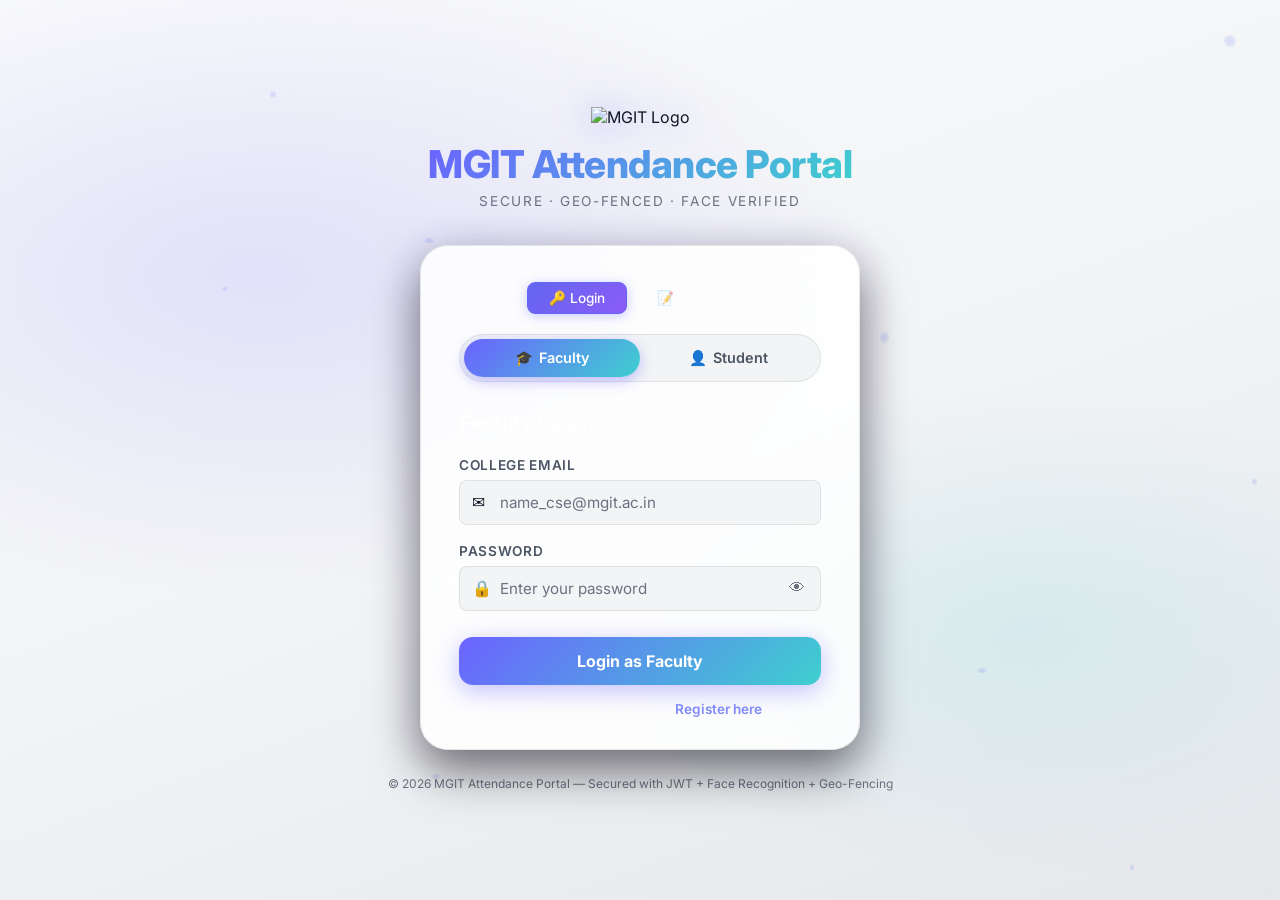
==== frontend/faculty-dashboard.html @ 2088acaa "Add files via upload" ====
<!DOCTYPE html>
<html lang="en">
<head>
  <meta charset="UTF-8"/>
  <meta name="viewport" content="width=device-width, initial-scale=1.0"/>
  <title>Faculty Dashboard — GeoAttend</title>
  <meta name="description" content="Faculty control panel for Geo-Fenced Attendance System"/>
  <link rel="preconnect" href="https://fonts.googleapis.com"/>
  <link href="https://fonts.googleapis.com/css2?family=Inter:wght@300;400;500;600;700;800&display=swap" rel="stylesheet"/>
  <!-- Leaflet for geo-fence map -->
  <link rel="stylesheet" href="https://unpkg.com/leaflet@1.9.4/dist/leaflet.css"/>
  <link rel="stylesheet" href="css/style.css"/>
  <link rel="stylesheet" href="css/faculty.css"/>
</head>
<body class="dash-body">

<!-- ═══════════════════════ SIDEBAR ═══════════════════════ -->
<aside class="sidebar">
  <div class="sidebar-logo">
    <div class="sidebar-logo-icon">📍</div>
    <div>
      <div class="sidebar-logo-text">GeoAttend</div>
      <div class="sidebar-logo-sub">Faculty Portal</div>
    </div>
  </div>

  <nav class="sidebar-nav">
    <div class="nav-section-label">Main</div>
    <button class="nav-item active" id="nav-overview" onclick="showSection('overview')">
      <span class="nav-icon">🏠</span> Overview
    </button>
    <button class="nav-item" id="nav-live" onclick="showSection('live')" style="display:none">
      <span class="nav-icon"><span class="live-dot"></span></span> Live Attendance
    </button>

    <div class="nav-section-label">Sessions</div>
    <button class="nav-item" id="nav-start" onclick="showSection('start')">
      <span class="nav-icon">▶</span> Start Session
    </button>
    <button class="nav-item" id="nav-reports" onclick="showSection('reports')">
      <span class="nav-icon">📊</span> Reports
    </button>

    <div class="nav-section-label">Management</div>
    <button class="nav-item" id="nav-subjects" onclick="showSection('subjects')">
      <span class="nav-icon">📚</span> Subjects
    </button>
    <button class="nav-item" id="nav-students" onclick="showSection('students')">
      <span class="nav-icon">👥</span> Students
    </button>
  </nav>

  <div class="sidebar-footer">
    <div class="faculty-chip">
      <div class="faculty-avatar" id="facultyInitials">FA</div>
      <div class="faculty-info">
        <strong id="sidebarFacultyName">Faculty</strong>
        <span id="sidebarFacultyDept">Department</span>
      </div>
    </div>
    <button class="btn btn-outline w-full btn-sm" onclick="logout()">🚪 Logout</button>
  </div>
</aside>

<!-- ═══════════════════════ MAIN ═══════════════════════════ -->
<div class="main-content">

  <!-- Top bar -->
  <header class="topbar">
    <div class="topbar-left">
      <div>
        <div class="topbar-title" id="facultyName">Faculty Dashboard</div>
        <div class="topbar-subtitle" id="currentDateTime"></div>
      </div>
    </div>
    <div class="topbar-right">
      <div id="activeSessionBanner" class="active-session-banner" style="display:none">
        <div class="session-info">
          <strong>🟢 Active: <span id="bannerSubject">—</span></strong>
          <span>Started <span id="bannerStartTime">—</span> · Radius <span id="bannerRadius">—</span></span>
        </div>
        <button class="btn btn-danger btn-sm" onclick="stopSession()">⏹ Stop Session</button>
      </div>
    </div>
  </header>

  <!-- ─── OVERVIEW ─── -->
  <section class="page-section active" id="sec-overview">
    <div class="stats-row">
      <div class="stat-card primary">
        <span class="stat-icon">📅</span>
        <div class="stat-value" id="statTotalSessions">—</div>
        <div class="stat-label">Total Sessions</div>
      </div>
      <div class="stat-card success">
        <span class="stat-icon">🟢</span>
        <div class="stat-value" id="statActiveSessions">—</div>
        <div class="stat-label">Active Now</div>
      </div>
      <div class="stat-card accent">
        <span class="stat-icon">📚</span>
        <div class="stat-value" id="statTotalSubjects">—</div>
        <div class="stat-label">Subjects</div>
      </div>
      <div class="stat-card danger">
        <span class="stat-icon">✅</span>
        <div class="stat-value" id="statTotalPresent">—</div>
        <div class="stat-label">Total Present</div>
      </div>
    </div>

    <div class="card">
      <div class="card-header">
        <span class="card-title">📋 Recent Sessions</span>
        <button class="btn btn-outline btn-sm" onclick="showSection('reports')">View All</button>
      </div>
      <div class="table-wrap">
        <table>
          <thead>
            <tr>
              <th>Subject</th><th>Date</th><th>Attendance</th><th>Status</th><th>Action</th>
            </tr>
          </thead>
          <tbody id="recentSessionsBody">
            <tr><td colspan="5" class="text-center text-muted" style="padding:24px">Loading…</td></tr>
          </tbody>
        </table>
      </div>
    </div>
  </section>

  <!-- ─── START SESSION ─── -->
  <section class="page-section" id="sec-start">
    <div class="session-panel">
      <div class="session-panel-header">
        <div>
          <h2>▶ Start Attendance Session</h2>
          <p style="margin-top:4px;font-size:0.85rem;color:var(--text-muted)">
            Set the geo-fence boundary then start the session for your class.
          </p>
        </div>
      </div>
      <div class="session-panel-body">
        <form onsubmit="startSession(event)">
          <div class="form-row">
            <div class="form-group">
              <label>Subject</label>
              <select class="form-control" id="sessionSubjectSelect" required>
                <option value="">— Select Subject —</option>
              </select>
            </div>
            <div class="form-group">
              <label>Time Window</label>
              <select class="form-control" id="sessionTimeWindow" required>
                <option value="">— Select Time —</option>
                <option value="9:10-10:10">9:10 AM - 10:10 AM</option>
                <option value="10:10-11:10">10:10 AM - 11:10 AM</option>
                <option value="11:15-12:15">11:15 AM - 12:15 PM</option>
                <option value="1:00-2:00">1:00 PM - 2:00 PM</option>
                <option value="2:00-3:00">2:00 PM - 3:00 PM</option>
                <option value="3:05-4:05">3:05 PM - 4:05 PM</option>
              </select>
            </div>
            <div class="form-group">
              <label>Geo-Fence Radius (metres)</label>
              <div style="display:flex;align-items:center;gap:12px">
                <input type="range" id="fenceRadius" min="10" max="30" value="30"
                       style="flex:1;accent-color:var(--primary)"/>
                <span id="radiusDisplay" style="width:60px;font-weight:700;color:var(--accent)">30 m</span>
              </div>
            </div>
          </div>

          <div style="display:flex;gap:12px;margin-top:20px;flex-wrap:wrap">
            <button type="submit" class="btn btn-primary" id="startSessionBtn">▶ Start Attendance Session</button>
          </div>
        </form>
      </div>
    </div>
  </section>

  <!-- ─── LIVE ATTENDANCE ─── -->
  <section class="page-section" id="sec-live">
    <div class="stats-row" style="grid-template-columns:repeat(3,1fr)">
      <div class="stat-card success">
        <span class="stat-icon">✅</span>
        <div class="stat-value" id="livePresentCount">0</div>
        <div class="stat-label">Present</div>
      </div>
      <div class="stat-card danger">
        <span class="stat-icon">❌</span>
        <div class="stat-value" id="liveAbsentCount">0</div>
        <div class="stat-label">Absent</div>
      </div>
      <div class="stat-card primary">
        <span class="stat-icon">👥</span>
        <div class="stat-value" id="liveTotalCount">0</div>
        <div class="stat-label">Total</div>
      </div>
    </div>

    <div class="card">
      <div class="card-header">
        <div class="live-header">
          <span class="live-dot"></span>
          <span class="card-title">Live Attendance Feed</span>
          <span class="refresh-badge">Auto-refresh every 6s</span>
        </div>
        <div style="display:flex;gap:8px;flex-wrap:wrap">
          <button class="btn btn-outline btn-sm" onclick="openModal('manualModal')">✎ Manual Add</button>
          <button class="btn btn-danger btn-sm" onclick="stopSession()">⏹ Stop Session</button>
        </div>
      </div>
      <div class="table-wrap">
        <table>
          <thead>
            <tr>
              <th>#</th>
              <th>Student Name</th>
              <th>Roll No.</th>
              <th>Time Marked</th>
              <th>Face Status</th>
              <th>Location</th>
              <th>Actions</th>
            </tr>
          </thead>
          <tbody id="liveTableBody">
            <tr><td colspan="7" class="text-center text-muted" style="padding:24px">No active session</td></tr>
          </tbody>
        </table>
      </div>
    </div>
  </section>

  <!-- ─── REPORTS ─── -->
  <section class="page-section" id="sec-reports">
    <div class="filter-bar">
      <div class="form-group">
        <label>Subject</label>
        <select class="form-control" id="reportSubjectFilter" style="width:200px">
          <option value="">All Subjects</option>
        </select>
      </div>
      <div class="form-group">
        <label>Date</label>
        <input type="date" class="form-control" id="reportDateFilter" style="width:180px"/>
      </div>
      <button class="btn btn-primary" onclick="loadReports()" style="align-self:flex-end">🔍 Filter</button>
      <button class="btn btn-outline" onclick="document.getElementById('reportSubjectFilter').value='';document.getElementById('reportDateFilter').value='';loadReports()" style="align-self:flex-end">✕ Clear</button>
    </div>

    <div class="card">
      <div class="card-header">
        <span class="card-title">📊 Attendance Reports</span>
      </div>
      <div class="table-wrap">
        <table>
          <thead>
            <tr>
              <th>Date</th><th>Subject</th><th>Start</th><th>End</th>
              <th>Present</th><th>Status</th><th>Export</th>
            </tr>
          </thead>
          <tbody id="reportsTableBody">
            <tr><td colspan="7" class="text-center text-muted" style="padding:24px">Loading…</td></tr>
          </tbody>
        </table>
      </div>
    </div>
  </section>

  <!-- ─── SUBJECTS ─── -->
  <section class="page-section" id="sec-subjects">
    <div class="card" style="margin-bottom:24px">
      <div class="card-header">
        <span class="card-title">➕ Add New Subject</span>
      </div>
      <form onsubmit="addSubject(event)">
        <div class="form-row">
          <div class="form-group">
            <label>Subject Name</label>
            <input type="text" class="form-control" id="subjectName" placeholder="Data Structures & Algorithms" required/>
          </div>
          <div class="form-group">
            <label>Subject Code</label>
            <input type="text" class="form-control" id="subjectCode" placeholder="CS301" required/>
          </div>
        </div>
        <div class="form-row-3">
          <div class="form-group">
            <label>Section</label>
            <input type="text" class="form-control" id="subjectSection" placeholder="CS"/>
          </div>
          <div class="form-group">
            <label>Year</label>
            <select class="form-control" id="subjectYear">
              <option value="1">Year 1</option>
              <option value="2" selected>Year 2</option>
              <option value="3">Year 3</option>
              <option value="4">Year 4</option>
            </select>
          </div>
          <div class="form-group">
            <label>Semester</label>
            <select class="form-control" id="subjectSemester">
              <option value="1">Sem 1</option><option value="2">Sem 2</option>
              <option value="3">Sem 3</option><option value="4" selected>Sem 4</option>
              <option value="5">Sem 5</option><option value="6">Sem 6</option>
              <option value="7">Sem 7</option><option value="8">Sem 8</option>
            </select>
          </div>
        </div>
        <button type="submit" class="btn btn-primary">➕ Add Subject</button>
      </form>
    </div>

    <h3 style="margin-bottom:16px">Your Subjects</h3>
    <div class="subjects-grid" id="subjectsGrid">
      <div class="no-sessions" style="grid-column:1/-1">Loading…</div>
    </div>
  </section>

  <!-- ─── STUDENTS ─── -->
  <section class="page-section" id="sec-students">
    <div class="filter-bar">
      <div class="form-group">
        <label>Section</label>
        <input type="text" class="form-control" id="studentSectionFilter" placeholder="CS" style="width:120px"/>
      </div>
      <div class="form-group">
        <label>Year</label>
        <select class="form-control" id="studentYearFilter" style="width:120px">
          <option value="">All</option>
          <option value="1">Year 1</option>
          <option value="2" selected>Year 2</option>
          <option value="3">Year 3</option>
          <option value="4">Year 4</option>
        </select>
      </div>
      <button class="btn btn-primary" onclick="loadStudentList()" style="align-self:flex-end">🔍 Search</button>
    </div>
    <div class="card">
      <div class="card-header"><span class="card-title">👥 Student List</span></div>
      <div class="table-wrap">
        <table>
          <thead>
            <tr><th>#</th><th>Name</th><th>Roll No.</th><th>Email</th><th>Section</th><th>Year</th><th>Face</th></tr>
          </thead>
          <tbody id="studentsTableBody">
            <tr><td colspan="7" class="text-center text-muted" style="padding:24px">Use filters above to load students</td></tr>
          </tbody>
        </table>
      </div>
    </div>
  </section>

</div><!-- /main-content -->

<!-- ═══════════════════ MODALS ═══════════════════════════ -->

<!-- Manual Attendance -->
<div class="modal-overlay" id="manualModal">
  <div class="modal">
    <div class="modal-header">
      <h3>✎ Add Manual Attendance</h3>
      <button class="modal-close" onclick="closeModal('manualModal')">✕</button>
    </div>
    <div class="form-group">
      <label>Search Student</label>
      <input type="text" class="form-control" id="manualStudentSearch"
             placeholder="Name or roll number…" oninput="searchStudents()"/>
      <div id="studentSearchResults" class="student-search-results"></div>
    </div>
    <div class="form-group">
      <label>Notes (optional)</label>
      <input type="text" class="form-control" id="manualNotes" placeholder="Reason for manual entry"/>
    </div>
    <div style="display:flex;gap:10px;margin-top:8px">
      <button class="btn btn-primary w-full" onclick="addManualAttendance()">✅ Add Attendance</button>
      <button class="btn btn-outline" onclick="closeModal('manualModal')">Cancel</button>
    </div>
  </div>
</div>

<!-- Edit Record -->
<div class="modal-overlay" id="editModal">
  <div class="modal">
    <div class="modal-header">
      <h3>✎ Edit Attendance Record</h3>
      <button class="modal-close" onclick="closeModal('editModal')">✕</button>
    </div>
    <p style="margin-bottom:16px">Student: <strong id="editStudentName">—</strong></p>
    <div class="form-group">
      <label>Face Verification Status</label>
      <select class="form-control" id="editStatus">
        <option value="verified">Verified</option>
        <option value="manual">Manual</option>
        <option value="failed">Failed</option>
      </select>
    </div>
    <div class="form-group">
      <label>Notes</label>
      <input type="text" class="form-control" id="editNotes" placeholder="Add a note…"/>
    </div>
    <div style="display:flex;gap:10px;margin-top:8px">
      <button class="btn btn-primary w-full" onclick="saveEditRecord()">💾 Save</button>
      <button class="btn btn-outline" onclick="closeModal('editModal')">Cancel</button>
    </div>
  </div>
</div>

<!-- Leaflet JS -->
<script src="https://unpkg.com/leaflet@1.9.4/dist/leaflet.js"></script>
<script src="js/mock-api.js"></script>
<script src="js/auth.js"></script>
<script src="js/geo.js"></script>
<script src="js/faculty.js"></script>
<script>
  // DateTime ticker
  function updateClock() {
    document.getElementById('currentDateTime').textContent =
      new Date().toLocaleString('en-IN', { dateStyle:'medium', timeStyle:'short' });
  }
  updateClock();
  setInterval(updateClock, 60000);

  // Load students when section shown
  async function loadStudentList() {
    const section = document.getElementById('studentSectionFilter').value;
    const year    = document.getElementById('studentYearFilter').value;
    let url = '/faculty/students?';
    if (section) url += `section=${section}&`;
    if (year)    url += `year=${year}&`;
    const { data } = await apiRequest(url);
    const tbody = document.getElementById('studentsTableBody');
    if (!data.success || !data.students.length) {
      tbody.innerHTML = '<tr><td colspan="7" class="text-center text-muted" style="padding:24px">No students found</td></tr>';
      return;
    }
    tbody.innerHTML = data.students.map((s, i) => `
      <tr>
        <td>${i+1}</td>
        <td><strong>${s.name}</strong></td>
        <td><code>${s.roll_number}</code></td>
        <td>${s.email}</td>
        <td>${s.section || '—'}</td>
        <td>${s.year || '—'}</td>
        <td>${s.face_registered ? '<span class="badge badge-success">✔ Yes</span>' : '<span class="badge badge-warning">✖ No</span>'}</td>
      </tr>
    `).join('');
  }
</script>
</body>
</html>
---- frontend/css/style.css ----
/* ═══════════════════════════════════════════════════════════════
   GeoAttend — Global Design System
   ═══════════════════════════════════════════════════════════════ */
@import url('https://fonts.googleapis.com/css2?family=Inter:wght@300;400;500;600;700;800&display=swap');

:root {
  /* Brand palette */
  --primary:      #6C63FF;
  --primary-dark: #5A52E0;
  --accent:       #3ECFCF;
  --accent-dark:  #2BAAAA;
  --success:      #22C55E;
  --warning:      #F59E0B;
  --danger:       #EF4444;
  --info:         #3B82F6;

  /* Surface */
  --bg:           #F9FAFB;
  --surface:      #FFFFFF;
  --surface-2:    #F3F4F6;
  --surface-3:    #E5E7EB;
  --border:       rgba(0,0,0,0.08);
  --border-light: rgba(0,0,0,0.14);

  /* Text */
  --text-primary:   #111827;
  --text-secondary: #4B5563;
  --text-muted:     #6B7280;

  /* Elevation */
  --shadow-sm:  0 2px 8px rgba(0,0,0,0.35);
  --shadow-md:  0 8px 24px rgba(0,0,0,0.45);
  --shadow-lg:  0 20px 48px rgba(0,0,0,0.55);
  --shadow-glow: 0 0 30px rgba(108,99,255,0.25);

  /* Radii */
  --radius-sm:  8px;
  --radius-md:  14px;
  --radius-lg:  20px;
  --radius-xl:  28px;

  /* Transition */
  --transition: 0.22s cubic-bezier(0.4,0,0.2,1);
}

*, *::before, *::after { box-sizing: border-box; margin: 0; padding: 0; }

html { font-size: 16px; scroll-behavior: smooth; }

body {
  font-family: 'Inter', system-ui, sans-serif;
  background: var(--bg);
  color: var(--text-primary);
  min-height: 100vh;
  -webkit-font-smoothing: antialiased;
}

/* ── Scrollbar ── */
::-webkit-scrollbar { width: 6px; }
::-webkit-scrollbar-track { background: var(--surface); }
::-webkit-scrollbar-thumb { background: var(--surface-3); border-radius: 99px; }

/* ── Typography ── */
h1 { font-size: 2rem; font-weight: 800; }
h2 { font-size: 1.5rem; font-weight: 700; }
h3 { font-size: 1.15rem; font-weight: 600; }
h4 { font-size: 1rem; font-weight: 600; }
p  { line-height: 1.6; color: var(--text-secondary); }

/* ── Buttons ── */
.btn {
  display: inline-flex; align-items: center; gap: 8px;
  padding: 10px 20px; border-radius: var(--radius-sm);
  font-family: inherit; font-size: 0.9rem; font-weight: 600;
  border: none; cursor: pointer; transition: var(--transition);
  text-decoration: none; white-space: nowrap;
}
.btn-primary {
  background: linear-gradient(135deg, var(--primary), var(--accent));
  color: #fff; box-shadow: 0 4px 16px rgba(108,99,255,0.35);
}
.btn-primary:hover { transform: translateY(-1px); box-shadow: 0 6px 22px rgba(108,99,255,0.5); }
.btn-primary:active { transform: translateY(0); }

.btn-danger  { background: var(--danger);  color: #fff; }
.btn-success { background: var(--success); color: #fff; }
.btn-warning { background: var(--warning); color: #fff; }
.btn-outline {
  background: transparent; border: 1.5px solid var(--border-light);
  color: var(--text-primary);
}
.btn-outline:hover { background: var(--surface-2); border-color: var(--primary); }
.btn-sm { padding: 6px 14px; font-size: 0.8rem; }
.btn-icon { padding: 8px; border-radius: 50%; aspect-ratio: 1; }
.btn:disabled { opacity: 0.55; cursor: not-allowed; transform: none !important; }

/* ── Cards ── */
.card {
  background: var(--surface);
  border: 1px solid var(--border);
  border-radius: var(--radius-lg);
  padding: 24px;
  box-shadow: var(--shadow-md);
}
.card-header {
  display: flex; align-items: center; justify-content: space-between;
  margin-bottom: 20px; padding-bottom: 16px;
  border-bottom: 1px solid var(--border);
}
.card-title { font-size: 1.05rem; font-weight: 700; }

/* ── Badges ── */
.badge {
  display: inline-flex; align-items: center; gap: 4px;
  padding: 3px 10px; border-radius: 99px;
  font-size: 0.75rem; font-weight: 600;
}
.badge-success { background: rgba(34,197,94,0.15);  color: var(--success); }
.badge-danger  { background: rgba(239,68,68,0.15);  color: var(--danger); }
.badge-warning { background: rgba(245,158,11,0.15); color: var(--warning); }
.badge-info    { background: rgba(59,130,246,0.15); color: var(--info); }
.badge-primary { background: rgba(108,99,255,0.15); color: var(--primary); }

/* ── Form elements ── */
.form-group { margin-bottom: 18px; }
.form-group label {
  display: block; margin-bottom: 7px;
  font-size: 0.85rem; font-weight: 600; color: var(--text-secondary);
  text-transform: uppercase; letter-spacing: 0.05em;
}
.form-control {
  width: 100%; padding: 11px 14px;
  background: var(--surface-2); border: 1.5px solid var(--border);
  border-radius: var(--radius-sm); color: var(--text-primary);
  font-family: inherit; font-size: 0.95rem;
  transition: var(--transition);
}
.form-control:focus { outline: none; border-color: var(--primary); box-shadow: 0 0 0 3px rgba(108,99,255,0.2); }
.form-control::placeholder { color: var(--text-muted); }
select.form-control { cursor: pointer; }
select.form-control option { background: var(--surface-2); }

/* ── Tables ── */
.table-wrap { overflow-x: auto; border-radius: var(--radius-md); border: 1px solid var(--border); }
table { width: 100%; border-collapse: collapse; font-size: 0.9rem; }
thead th {
  padding: 13px 16px; background: var(--surface-2);
  color: var(--text-secondary); font-weight: 600;
  text-transform: uppercase; font-size: 0.75rem; letter-spacing: 0.06em;
  border-bottom: 1px solid var(--border); text-align: left; white-space: nowrap;
}
tbody td { padding: 12px 16px; border-bottom: 1px solid var(--border); vertical-align: middle; }
tbody tr:last-child td { border-bottom: none; }
tbody tr:hover { background: rgba(0,0,0,0.03); }

/* ── Modal ── */
.modal-overlay {
  position: fixed; inset: 0; background: rgba(0,0,0,0.75);
  backdrop-filter: blur(6px); z-index: 1000;
  display: flex; align-items: center; justify-content: center;
  opacity: 0; pointer-events: none; transition: var(--transition);
}
.modal-overlay.active { opacity: 1; pointer-events: all; }
.modal {
  background: var(--surface); border: 1px solid var(--border-light);
  border-radius: var(--radius-xl); padding: 32px; max-width: 520px; width: 90%;
  box-shadow: var(--shadow-lg);
  transform: scale(0.94) translateY(20px);
  transition: var(--transition);
}
.modal-overlay.active .modal { transform: scale(1) translateY(0); }
.modal-header { display: flex; align-items: center; justify-content: space-between; margin-bottom: 24px; }
.modal-close { background: none; border: none; font-size: 1.4rem; cursor: pointer; color: var(--text-secondary); }
.modal-close:hover { color: var(--text-primary); }

/* ── Toast ── */
#toastContainer {
  position: fixed; bottom: 28px; right: 28px;
  z-index: 9999; display: flex; flex-direction: column; gap: 10px;
}
.toast {
  padding: 14px 20px; border-radius: var(--radius-md);
  font-size: 0.9rem; font-weight: 500; max-width: 340px;
  box-shadow: var(--shadow-md); border-left: 4px solid transparent;
  animation: toastIn 0.3s ease;
}
.toast-success { background: #ECFDF5; border-color: var(--success); color: #065F46; }
.toast-error   { background: #FEF2F2; border-color: var(--danger);  color: #991B1B; }
.toast-info    { background: #EFF6FF; border-color: var(--info);    color: #1E3A8A; }
@keyframes toastIn { from { opacity:0; transform:translateX(30px); } to { opacity:1; transform:none; } }

/* ── Spinner ── */
.spinner {
  width: 36px; height: 36px;
  border: 3px solid var(--border); border-top-color: var(--primary);
  border-radius: 50%; animation: spin 0.8s linear infinite;
}
@keyframes spin { to { transform: rotate(360deg); } }

/* ── Utilities ── */
.hidden    { display: none !important; }
.flex      { display: flex; }
.flex-col  { flex-direction: column; }
.items-center { align-items: center; }
.justify-between { justify-content: space-between; }
.gap-2     { gap: 8px; }
.gap-3     { gap: 12px; }
.gap-4     { gap: 16px; }
.mt-2      { margin-top: 8px; }
.mt-4      { margin-top: 16px; }
.text-sm   { font-size: 0.85rem; }
.text-muted { color: var(--text-muted); }
.text-center { text-align: center; }
.w-full    { width: 100%; }
.pulse     { animation: pulse 2s ease infinite; }
@keyframes pulse { 0%,100% { opacity:1; } 50% { opacity:0.55; } }

/* ── Live dot ── */
.live-dot {
  width: 9px; height: 9px; border-radius: 50%;
  background: var(--success); display: inline-block;
  animation: pulse 1.4s ease infinite; margin-right: 5px;
}
---- frontend/css/faculty.css ----
/* ════════════════════════════════════════
   Faculty Dashboard Styles
   ════════════════════════════════════════ */

.dash-body { background: var(--bg); min-height: 100vh; display: flex; flex-direction: column; }

/* ── Sidebar ── */
.sidebar {
  position: fixed; top: 0; left: 0; bottom: 0;
  width: 240px; background: var(--surface);
  border-right: 1px solid var(--border);
  display: flex; flex-direction: column;
  z-index: 100; transition: transform var(--transition);
}
.sidebar-logo {
  padding: 24px 20px 20px;
  border-bottom: 1px solid var(--border);
  display: flex; align-items: center; gap: 10px;
}
.sidebar-logo-icon {
  width: 36px; height: 36px;
  background: linear-gradient(135deg, var(--primary), var(--accent));
  border-radius: 10px; display: flex; align-items: center; justify-content: center;
  font-size: 1.2rem;
}
.sidebar-logo-text { font-weight: 800; font-size: 1.05rem; }
.sidebar-logo-sub { font-size: 0.7rem; color: var(--text-muted); margin-top: 1px; }

.sidebar-nav { flex: 1; padding: 16px 12px; overflow-y: auto; }
.nav-section-label {
  font-size: 0.68rem; font-weight: 700; color: var(--text-muted);
  text-transform: uppercase; letter-spacing: 0.1em;
  padding: 0 8px 8px; margin-top: 16px;
}
.nav-item {
  display: flex; align-items: center; gap: 10px;
  padding: 11px 12px; border-radius: var(--radius-sm);
  cursor: pointer; font-weight: 500; font-size: 0.9rem;
  color: var(--text-secondary); transition: var(--transition);
  margin-bottom: 2px; border: none; background: none; width: 100%;
  text-align: left; text-decoration: none;
}
.nav-item:hover { background: var(--surface-2); color: var(--text-primary); }
.nav-item.active {
  background: rgba(108,99,255,0.15); color: var(--primary);
  box-shadow: inset 3px 0 0 var(--primary);
}
.nav-icon { font-size: 1.1rem; width: 22px; text-align: center; }

.sidebar-footer {
  padding: 16px; border-top: 1px solid var(--border);
}
.faculty-chip {
  display: flex; align-items: center; gap: 10px;
  padding: 10px; background: var(--surface-2);
  border-radius: var(--radius-sm); margin-bottom: 10px;
}
.faculty-avatar {
  width: 36px; height: 36px; border-radius: 50%;
  background: linear-gradient(135deg, var(--primary), var(--accent));
  display: flex; align-items: center; justify-content: center;
  font-weight: 700; font-size: 0.9rem; flex-shrink: 0;
}
.faculty-info { overflow: hidden; }
.faculty-info strong { display: block; font-size: 0.85rem; white-space: nowrap; overflow: hidden; text-overflow: ellipsis; }
.faculty-info span { font-size: 0.72rem; color: var(--text-muted); }

/* ── Main content ── */
.main-content {
  margin-left: 240px;
  flex: 1; display: flex; flex-direction: column;
  min-height: 100vh;
}

/* ── Top bar ── */
.topbar {
  position: sticky; top: 0; z-index: 50;
  background: rgba(255,255,255,0.85); backdrop-filter: blur(14px);
  border-bottom: 1px solid var(--border);
  padding: 14px 28px; display: flex;
  align-items: center; justify-content: space-between;
}
.topbar-left { display: flex; align-items: center; gap: 12px; }
.topbar-title { font-size: 1.1rem; font-weight: 700; }
.topbar-subtitle { font-size: 0.8rem; color: var(--text-muted); }
.topbar-right { display: flex; align-items: center; gap: 12px; }

/* ── Page sections ── */
.page-section { display: none; padding: 28px; animation: fadeIn 0.3s ease; }
.page-section.active { display: block; }
@keyframes fadeIn { from { opacity:0; transform:translateY(8px); } to { opacity:1; transform:none; } }

/* ── Stats row ── */
.stats-row {
  display: grid; grid-template-columns: repeat(auto-fit, minmax(160px, 1fr)); gap: 16px;
  margin-bottom: 24px;
}
.stat-card {
  background: var(--surface); border: 1px solid var(--border);
  border-radius: var(--radius-md); padding: 20px;
  display: flex; flex-direction: column; gap: 8px;
  transition: var(--transition);
}
.stat-card:hover { transform: translateY(-3px); box-shadow: var(--shadow-md); }
.stat-icon { font-size: 1.8rem; }
.stat-value { font-size: 2rem; font-weight: 800; line-height: 1; }
.stat-label { font-size: 0.78rem; color: var(--text-muted); font-weight: 500; text-transform: uppercase; letter-spacing: 0.06em; }
.stat-card.primary .stat-value { color: var(--primary); }
.stat-card.success .stat-value { color: var(--success); }
.stat-card.danger  .stat-value { color: var(--danger); }
.stat-card.accent  .stat-value { color: var(--accent); }

/* ── Session control panel ── */
.session-panel {
  background: var(--surface);
  border: 1px solid var(--border);
  border-radius: var(--radius-lg);
  overflow: hidden; margin-bottom: 24px;
}
.session-panel-header {
  padding: 20px 24px; background: var(--surface-2);
  border-bottom: 1px solid var(--border);
  display: flex; align-items: center; justify-content: space-between;
}
.session-panel-body { padding: 24px; }

.form-row { display: grid; grid-template-columns: 1fr 1fr; gap: 16px; }
.form-row-3 { display: grid; grid-template-columns: 1fr 1fr 1fr; gap: 16px; }

/* ── Map / Geo-fence picker ── */
#fenceMap {
  height: 280px; border-radius: var(--radius-md);
  border: 1.5px solid var(--border); overflow: hidden;
  margin-bottom: 16px;
}
.map-instruction {
  font-size: 0.82rem; color: var(--text-muted);
  margin-bottom: 12px; display: flex; align-items: center; gap: 6px;
}

/* ── Live attendance table ── */
.live-header {
  display: flex; align-items: center; gap: 10px; margin-bottom: 16px;
  flex-wrap: wrap;
}
.refresh-badge {
  font-size: 0.75rem; background: rgba(34,197,94,0.1);
  color: var(--success); padding: 3px 10px;
  border-radius: 99px; border: 1px solid rgba(34,197,94,0.2);
}

/* ── Export buttons ── */
.export-btns { display: flex; gap: 10px; flex-wrap: wrap; }

/* ── Active session banner ── */
.active-session-banner {
  background: linear-gradient(135deg, rgba(34,197,94,0.12), rgba(62,207,207,0.08));
  border: 1px solid rgba(34,197,94,0.25); border-radius: var(--radius-md);
  padding: 16px 20px; margin-bottom: 20px;
  display: flex; align-items: center; justify-content: space-between;
  flex-wrap: wrap; gap: 12px;
}
.session-info { display: flex; flex-direction: column; gap: 4px; }
.session-info strong { font-size: 1rem; color: var(--success); }
.session-info span { font-size: 0.82rem; color: var(--text-secondary); }

/* ── Manual attendance modal ── */
.student-search-results {
  max-height: 200px; overflow-y: auto;
  background: var(--surface-2); border-radius: var(--radius-sm);
  border: 1px solid var(--border); margin-top: 6px;
}
.student-result-item {
  padding: 10px 14px; cursor: pointer; transition: var(--transition);
  font-size: 0.9rem; border-bottom: 1px solid var(--border);
}
.student-result-item:last-child { border-bottom: none; }
.student-result-item:hover { background: rgba(108,99,255,0.12); }

/* ── Subject management grid ── */
.subjects-grid {
  display: grid; grid-template-columns: repeat(auto-fill, minmax(260px, 1fr)); gap: 16px;
}
.subject-card {
  background: var(--surface); border: 1px solid var(--border);
  border-radius: var(--radius-lg); padding: 20px;
  display: flex; flex-direction: column; gap: 12px;
  transition: var(--transition); position: relative; overflow: hidden;
}
.subject-card::before {
  content: ''; position: absolute; top: 0; left: 0; right: 0; height: 3px;
  background: linear-gradient(90deg, var(--primary), var(--accent));
}
.subject-card:hover { transform: translateY(-3px); box-shadow: var(--shadow-md); }
.subject-card-name { font-size: 1rem; font-weight: 700; }
.subject-card-code { font-size: 0.78rem; color: var(--accent); font-weight: 600; letter-spacing: 0.05em; }
.subject-card-meta { font-size: 0.8rem; color: var(--text-muted); display: flex; gap: 12px; flex-wrap: wrap; }
.subject-card-actions { display: flex; gap: 8px; margin-top: 4px; }

/* ── Reports filters ── */
.filter-bar {
  display: flex; gap: 12px; flex-wrap: wrap; align-items: flex-end;
  margin-bottom: 20px; padding: 16px 20px;
  background: var(--surface); border: 1px solid var(--border);
  border-radius: var(--radius-md);
}
.filter-bar .form-group { margin-bottom: 0; }

@media (max-width: 768px) {
  .sidebar { transform: translateX(-240px); }
  .main-content { margin-left: 0; }
  .form-row, .form-row-3 { grid-template-columns: 1fr; }
}
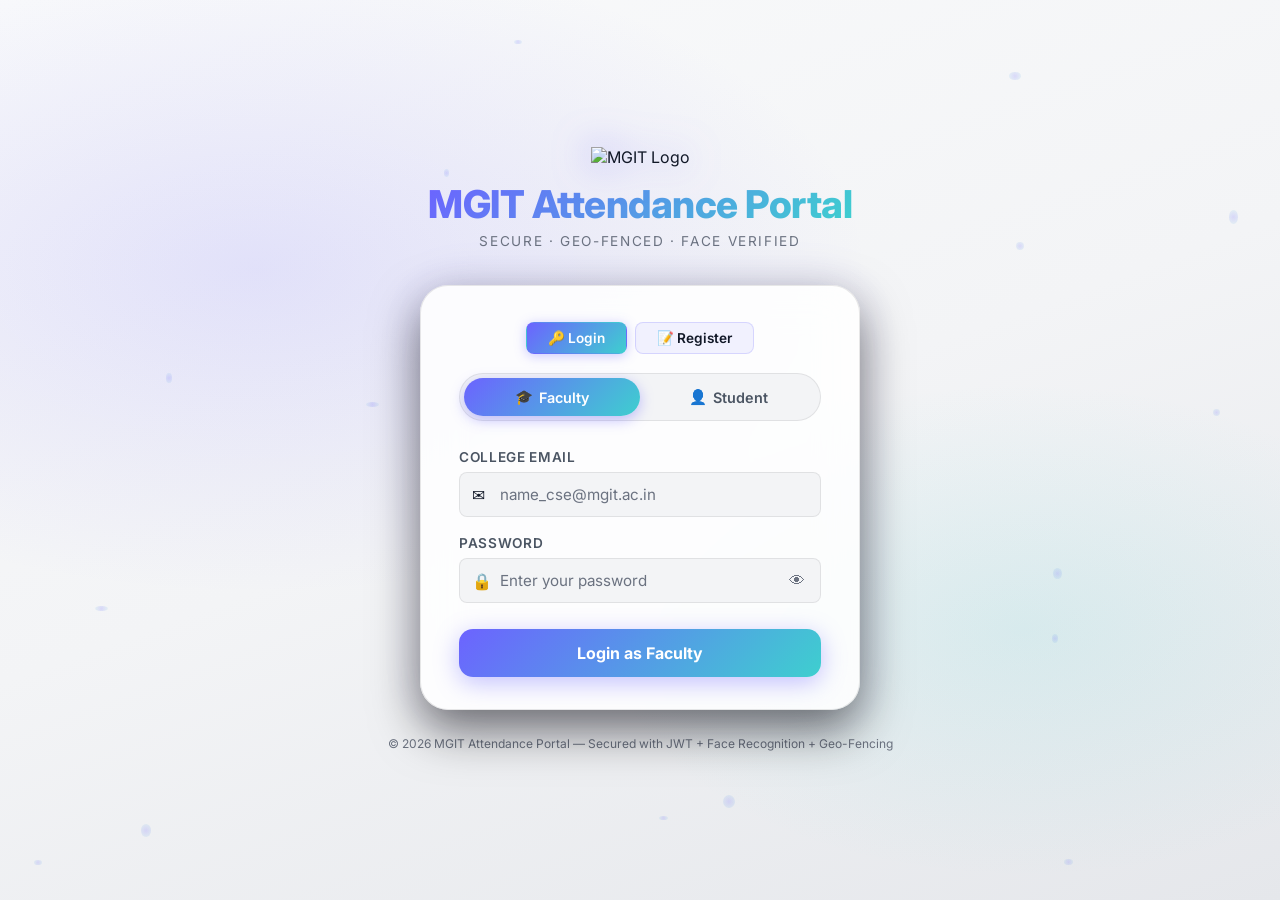
==== commit 6c2f253c: "Add files via upload" ====
--- a/frontend/faculty-dashboard.html
+++ b/frontend/faculty-dashboard.html
@@ -3,7 +3,7 @@
 <head>
   <meta charset="UTF-8"/>
   <meta name="viewport" content="width=device-width, initial-scale=1.0"/>
-  <title>Faculty Dashboard — GeoAttend</title>
+  <title>Faculty Dashboard — MGIT Attendance Portal</title>
   <meta name="description" content="Faculty control panel for Geo-Fenced Attendance System"/>
   <link rel="preconnect" href="https://fonts.googleapis.com"/>
   <link href="https://fonts.googleapis.com/css2?family=Inter:wght@300;400;500;600;700;800&display=swap" rel="stylesheet"/>
@@ -11,15 +11,20 @@
   <link rel="stylesheet" href="https://unpkg.com/leaflet@1.9.4/dist/leaflet.css"/>
   <link rel="stylesheet" href="css/style.css"/>
   <link rel="stylesheet" href="css/faculty.css"/>
+  
+  <!-- App Manifest for PWA installation -->
+  <link rel="manifest" href="manifest.json">
+  <meta name="theme-color" content="#6C63FF">
+  <link rel="apple-touch-icon" href="https://encrypted-tbn0.gstatic.com/images?q=tbn:ANd9GcQ4kTdfT_HFyatViJBHGBgBOUyM9iXSm47rgA&s">
 </head>
 <body class="dash-body">
 
 <!-- ═══════════════════════ SIDEBAR ═══════════════════════ -->
 <aside class="sidebar">
   <div class="sidebar-logo">
-    <div class="sidebar-logo-icon">📍</div>
+    <img src="https://encrypted-tbn0.gstatic.com/images?q=tbn:ANd9GcQ4kTdfT_HFyatViJBHGBgBOUyM9iXSm47rgA&s" alt="MGIT Logo" style="width: 32px; height: 32px; filter: drop-shadow(0 0 6px rgba(108,99,255,0.4)); border-radius: 6px;">
     <div>
-      <div class="sidebar-logo-text">GeoAttend</div>
+      <div class="sidebar-logo-text" style="font-size: 1.1rem">MGIT Attendance</div>
       <div class="sidebar-logo-sub">Faculty Portal</div>
     </div>
   </div>
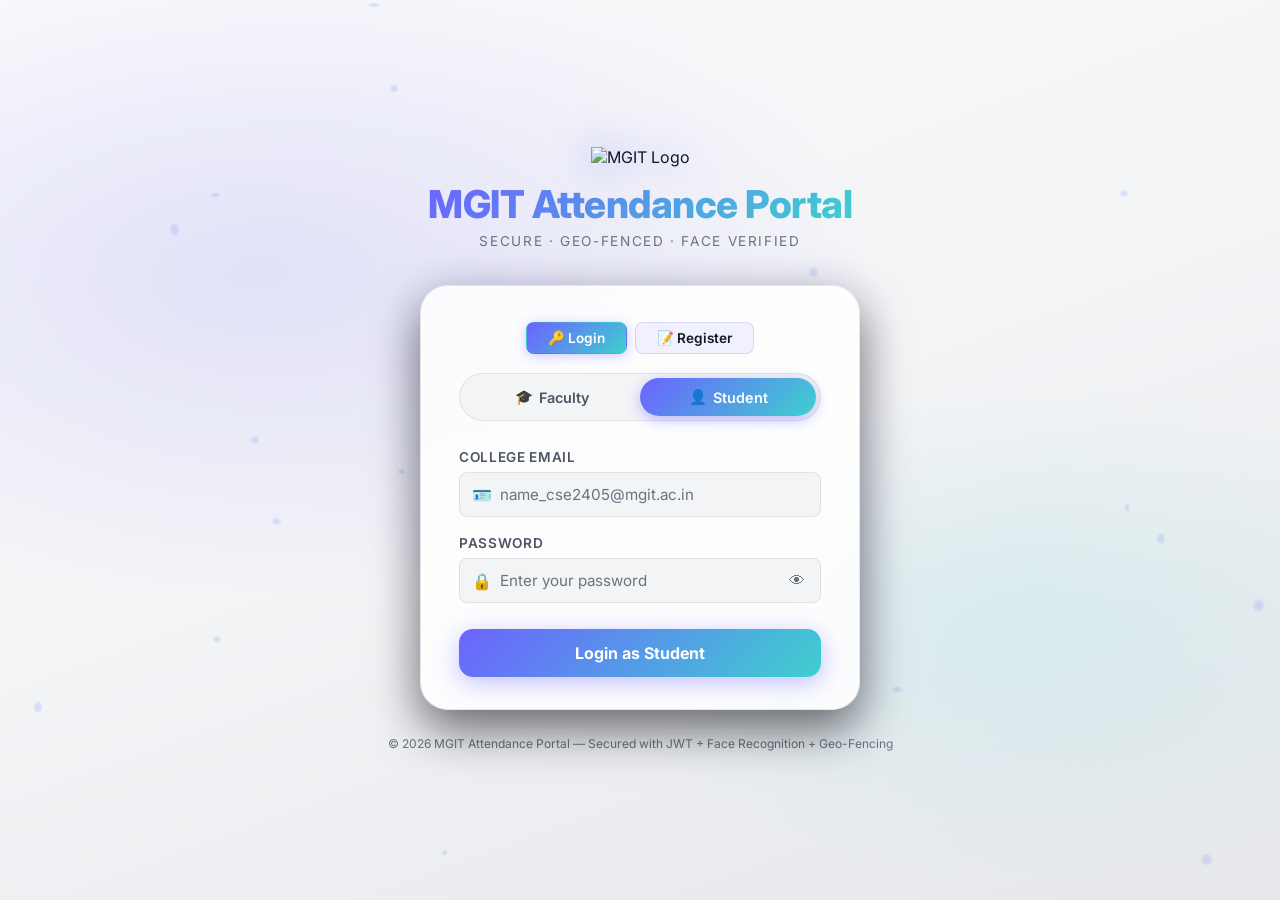
==== commit 243539ed: "Add files via upload" ====
--- a/frontend/faculty-dashboard.html
+++ b/frontend/faculty-dashboard.html
@@ -68,11 +68,13 @@
 </aside>
 
 <!-- ═══════════════════════ MAIN ═══════════════════════════ -->
+<div class="modal-overlay" id="sidebarOverlay" onclick="toggleSidebar()" style="z-index: 90;"></div>
 <div class="main-content">
 
   <!-- Top bar -->
   <header class="topbar">
     <div class="topbar-left">
+      <button class="mobile-menu-btn" onclick="toggleSidebar()">☰</button>
       <div>
         <div class="topbar-title" id="facultyName">Faculty Dashboard</div>
         <div class="topbar-subtitle" id="currentDateTime"></div>
@@ -416,7 +418,6 @@
 
 <!-- Leaflet JS -->
 <script src="https://unpkg.com/leaflet@1.9.4/dist/leaflet.js"></script>
-<script src="js/mock-api.js"></script>
 <script src="js/auth.js"></script>
 <script src="js/geo.js"></script>
 <script src="js/faculty.js"></script>
--- a/frontend/css/style.css
+++ b/frontend/css/style.css
@@ -221,3 +221,8 @@
   background: var(--success); display: inline-block;
   animation: pulse 1.4s ease infinite; margin-right: 5px;
 }
+
+/* ── Mobile Overrides ── */
+@media (max-width: 768px) {
+  .hide-on-mobile { display: none !important; }
+}
--- a/frontend/css/faculty.css
+++ b/frontend/css/faculty.css
@@ -79,6 +79,10 @@
   border-bottom: 1px solid var(--border);
   padding: 14px 28px; display: flex;
   align-items: center; justify-content: space-between;
+}
+.mobile-menu-btn {
+  display: none; background: none; border: none; font-size: 1.5rem;
+  cursor: pointer; padding: 0 14px 0 0; color: var(--text-primary);
 }
 .topbar-left { display: flex; align-items: center; gap: 12px; }
 .topbar-title { font-size: 1.1rem; font-weight: 700; }
@@ -207,7 +211,9 @@
 .filter-bar .form-group { margin-bottom: 0; }
 
 @media (max-width: 768px) {
-  .sidebar { transform: translateX(-240px); }
+  .sidebar { transform: translateX(-240px); z-index: 1000; box-shadow: var(--shadow-lg); }
+  .sidebar.mobile-open { transform: translateX(0); }
   .main-content { margin-left: 0; }
   .form-row, .form-row-3 { grid-template-columns: 1fr; }
-}
+  .mobile-menu-btn { display: block !important; }
+}
